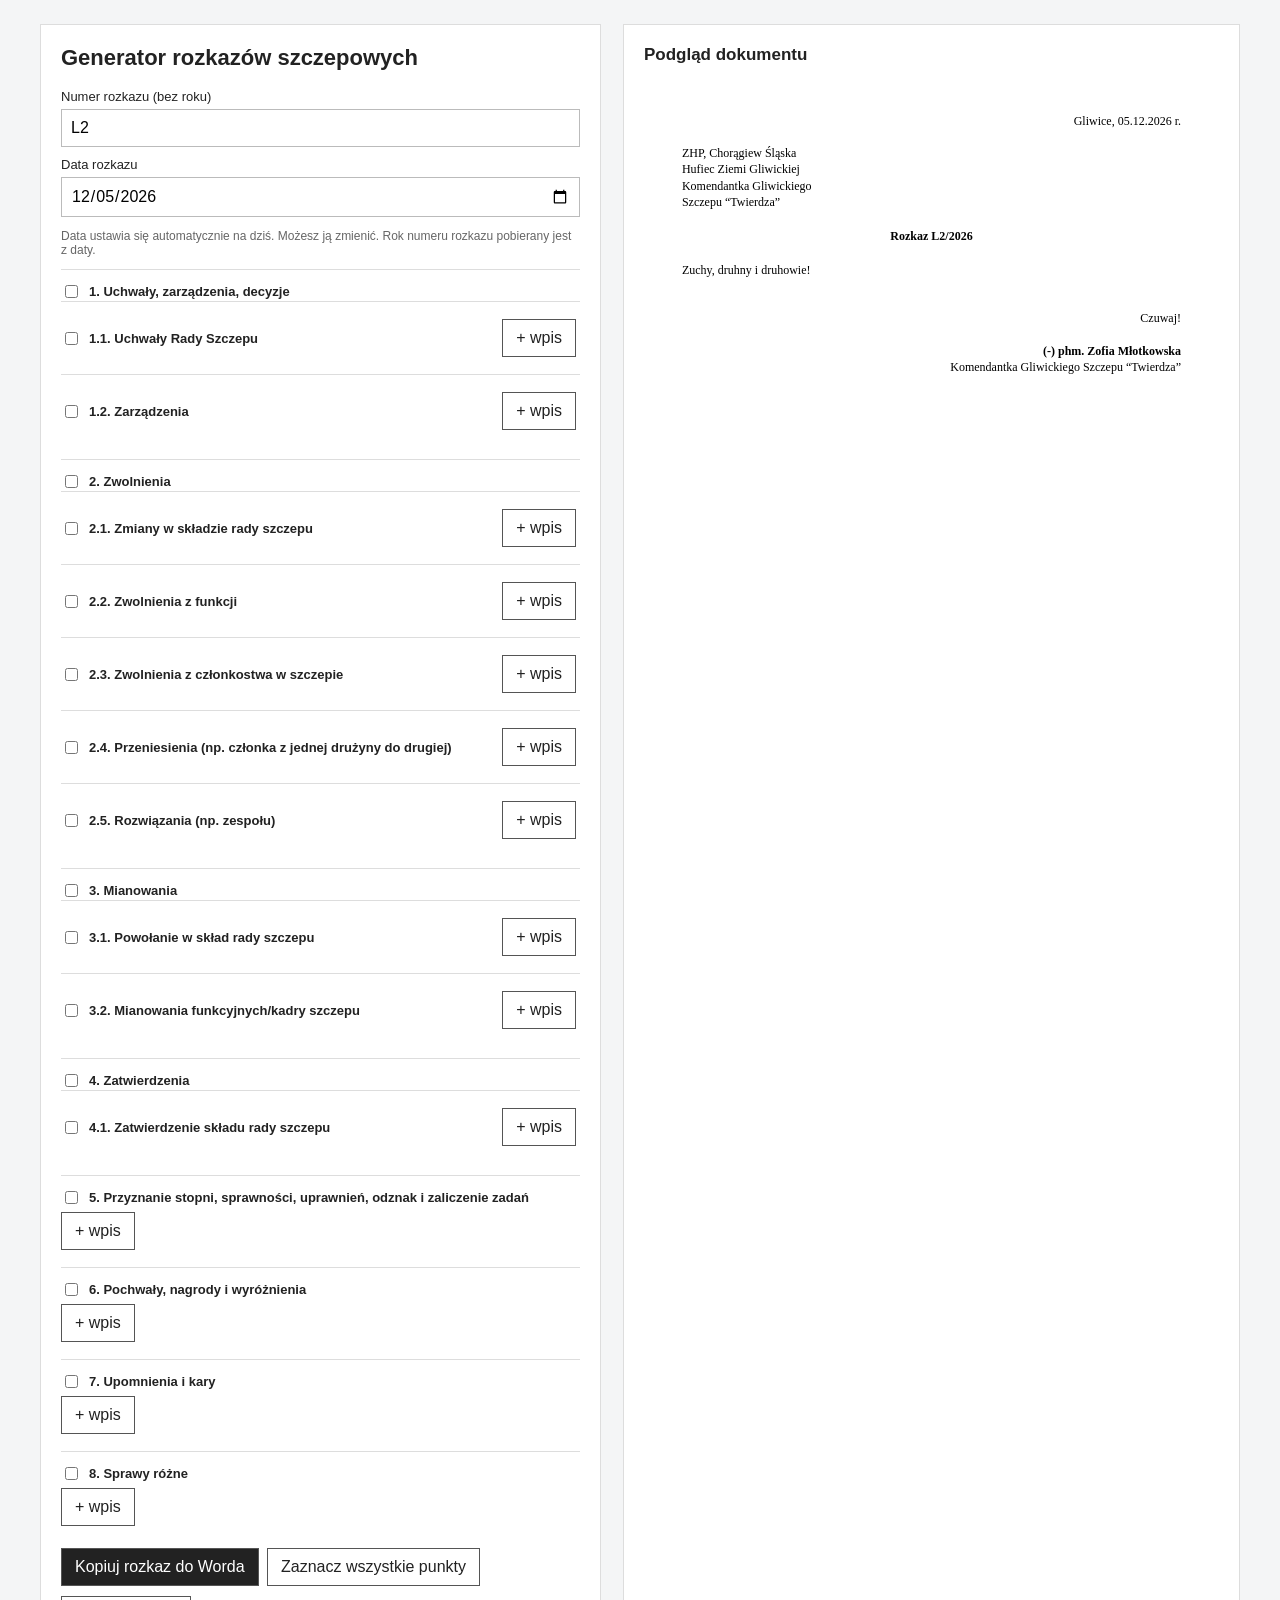
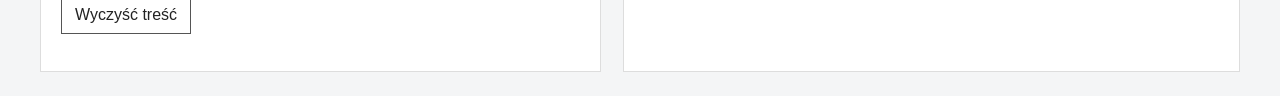
==== generator.html @ 4758d4a6 "Add generator.html for vaccination order generation" ====
<!DOCTYPE html>
<html lang="pl">
<head>
<meta charset="UTF-8">
<meta name="viewport" content="width=device-width, initial-scale=1.0">
<title>Generator rozkazów szczepowych – Twierdza</title>

<style>
:root {
    font-family: Arial, Helvetica, sans-serif;
    color: #222;
    background: #f4f5f6;
}

* {
    box-sizing: border-box;
}

body {
    margin: 0;
    padding: 24px;
}

.app {
    max-width: 1200px;
    margin: auto;
    display: grid;
    grid-template-columns: minmax(300px, 1fr) minmax(320px, 1.1fr);
    gap: 22px;
}

.panel {
    background: white;
    border: 1px solid #ddd;
    padding: 20px;
}

h1 {
    font-size: 22px;
    margin: 0 0 18px;
}

h2 {
    font-size: 17px;
    margin: 0 0 14px;
}

label {
    display: block;
    font-size: 13px;
    margin: 10px 0 5px;
}

input[type="text"],
input[type="date"],
textarea {
    width: 100%;
    padding: 9px;
    border: 1px solid #bbb;
    font: inherit;
    background: white;
}

textarea {
    min-height: 70px;
    resize: vertical;
}

button {
    border: 1px solid #555;
    background: #222;
    color: white;
    padding: 9px 13px;
    font: inherit;
    cursor: pointer;
    margin: 5px 4px 5px 0;
}

button.secondary {
    background: white;
    color: #222;
}

button.remove {
    padding: 4px 8px;
    background: white;
    color: #922;
    border-color: #c99;
}

.section {
    border-top: 1px solid #ddd;
    padding: 12px 0;
}

.sectionhead {
    display: flex;
    align-items: center;
    gap: 8px;
}

.sectionhead label {
    margin: 0;
    font-weight: bold;
    flex: 1;
}

.entry {
    border-left: 2px solid #ddd;
    padding: 8px 0 8px 12px;
    margin: 8px 0;
}

.muted {
    font-size: 12px;
    color: #666;
}

/* Podgląd i dokument do Worda */
.paper {
    font-family: "Times New Roman", serif;
    background: white;
    color: black;
    padding: 34px 38px;
    min-height: 700px;
    line-height: 1.35;
    font-size: 12px;
    white-space: normal;
}

.paper .place {
    text-align: right;
    margin-bottom: 16px;
}

.paper .masthead {
    text-align: left;
}

.paper .title {
    text-align: center;
    font-weight: bold;
    margin: 18px 0;
}

.paper .greeting {
    margin: 18px 0;
}

.paper .main-point {
    font-size: 12px;
    margin: 12px 0 5px;
    font-weight: normal;
}

.paper .sub-point {
    font-size: 12px;
    margin: 8px 0 4px 24px;
    font-weight: normal;
}

.paper p {
    font-size: 12px;
    margin: 4px 0;
}

.paper p.entry-sub {
    margin-left: 48px;
}

.paper .signature {
    text-align: right;
    margin-top: 32px;
    font-size: 12px;
}

.paper .signature strong {
    display: block;
}

@media (max-width: 800px) {
    body {
        padding: 10px;
    }

    .app {
        grid-template-columns: 1fr;
    }

    .paper {
        padding: 22px;
    }
}
</style>
</head>

<body>

<div class="app">

<section class="panel controls">
    <h1>Generator rozkazów szczepowych</h1>

    <label for="number">Numer rozkazu (bez roku)</label>
    <input id="number" type="text" value="L2" placeholder="np. L2">

    <label for="date">Data rozkazu</label>
    <input id="date" type="date">

    <p class="muted">
        Data ustawia się automatycznie na dziś. Możesz ją zmienić.
        Rok numeru rozkazu pobierany jest z daty.
    </p>

    <div id="sections"></div>

    <button id="copy">Kopiuj rozkaz do Worda</button>
    <button class="secondary" id="selectAll">Zaznacz wszystkie punkty</button>
    <button class="secondary" id="clear">Wyczyść treść</button>

    <p id="status" class="muted" aria-live="polite"></p>
</section>

<section class="panel">
    <h2>Podgląd dokumentu</h2>
    <div id="preview" class="paper"></div>
</section>

</div>

<script>
const defs = [
    {
        n: 1,
        title: "Uchwały, zarządzenia, decyzje",
        subs: [
            ["1.1", "Uchwały Rady Szczepu"],
            ["1.2", "Zarządzenia"]
        ]
    },
    {
        n: 2,
        title: "Zwolnienia",
        subs: [
            ["2.1", "Zmiany w składzie rady szczepu"],
            ["2.2", "Zwolnienia z funkcji"],
            ["2.3", "Zwolnienia z członkostwa w szczepie"],
            ["2.4", "Przeniesienia (np. członka z jednej drużyny do drugiej)"],
            ["2.5", "Rozwiązania (np. zespołu)"]
        ]
    },
    {
        n: 3,
        title: "Mianowania",
        subs: [
            ["3.1", "Powołanie w skład rady szczepu"],
            ["3.2", "Mianowania funkcyjnych/kadry szczepu"]
        ]
    },
    {
        n: 4,
        title: "Zatwierdzenia",
        subs: [
            ["4.1", "Zatwierdzenie składu rady szczepu"]
        ]
    },
    {
        n: 5,
        title: "Przyznanie stopni, sprawności, uprawnień, odznak i zaliczenie zadań",
        subs: []
    },
    {
        n: 6,
        title: "Pochwały, nagrody i wyróżnienia",
        subs: []
    },
    {
        n: 7,
        title: "Upomnienia i kary",
        subs: []
    },
    {
        n: 8,
        title: "Sprawy różne",
        subs: []
    }
];

const $ = id => document.getElementById(id);

const today = new Date();

$("date").value =
    `${today.getFullYear()}-${String(today.getMonth() + 1).padStart(2, "0")}-${String(today.getDate()).padStart(2, "0")}`;

function dateParts() {
    const d = $("date").value
        ? new Date($("date").value + "T12:00:00")
        : new Date();

    return {
        day: String(d.getDate()).padStart(2, "0"),
        month: String(d.getMonth() + 1).padStart(2, "0"),
        year: d.getFullYear()
    };
}

function addEntry(container) {
    const wrap = document.createElement("div");
    wrap.className = "entry";

    const ta = document.createElement("textarea");
    ta.placeholder = "Wpisz treść punktu…";
    ta.addEventListener("input", render);

    const rm = document.createElement("button");
    rm.type = "button";
    rm.className = "remove";
    rm.textContent = "Usuń wpis";

    rm.onclick = () => {
        wrap.remove();
        render();
    };

    wrap.append(ta, rm);
    container.append(wrap);

    render();
}

function build() {
    const root = $("sections");

    defs.forEach((d, i) => {
        const sec = document.createElement("div");
        sec.className = "section";

        const head = document.createElement("div");
        head.className = "sectionhead";

        const cb = document.createElement("input");
        cb.type = "checkbox";
        cb.id = "sec" + i;
        cb.addEventListener("change", render);

        const lab = document.createElement("label");
        lab.htmlFor = cb.id;
        lab.textContent = d.n + ". " + d.title;

        head.append(cb, lab);
        sec.append(head);

        if (d.subs.length) {
            d.subs.forEach((s, j) => {
                const sub = document.createElement("div");
                sub.className = "section";

                const sh = document.createElement("div");
                sh.className = "sectionhead";

                const scb = document.createElement("input");
                scb.type = "checkbox";
                scb.id = `sub${i}_${j}`;

                scb.addEventListener("change", () => {
                    if (scb.checked) cb.checked = true;
                    render();
                });

                const sl = document.createElement("label");
                sl.htmlFor = scb.id;
                sl.textContent = s[0] + ". " + s[1];

                const add = document.createElement("button");
                add.type = "button";
                add.className = "secondary";
                add.textContent = "+ wpis";

                const entries = document.createElement("div");
                entries.id = `entries${i}_${j}`;

                add.onclick = () => {
                    scb.checked = true;
                    cb.checked = true;
                    addEntry(entries);
                };

                sh.append(scb, sl, add);
                sub.append(sh, entries);
                sec.append(sub);
            });
        } else {
            const add = document.createElement("button");
            add.type = "button";
            add.className = "secondary";
            add.textContent = "+ wpis";

            const entries = document.createElement("div");
            entries.id = `entries${i}`;

            add.onclick = () => {
                cb.checked = true;
                addEntry(entries);
            };

            sec.append(add, entries);
        }

        root.append(sec);
    });
}

function esc(s) {
    return s.replace(/[&<>"']/g, c => ({
        "&": "&amp;",
        "<": "&lt;",
        ">": "&gt;",
        '"': "&quot;",
        "'": "&#39;"
    }[c]));
}

function render() {
    const { day, month, year } = dateParts();

    let out = `
        <div class="place">
            Gliwice, ${day}.${month}.${year} r.
        </div>

        <div class="masthead">
            ZHP, Chorągiew Śląska<br>
            Hufiec Ziemi Gliwickiej<br>
            Komendantka Gliwickiego<br>
            Szczepu “Twierdza”
        </div>

        <div class="title">
            Rozkaz ${esc($("number").value.trim() || "…")}/${year}
        </div>

        <div class="greeting">
            Zuchy, druhny i druhowie!
        </div>
    `;

    defs.forEach((d, i) => {
        const top = $("sec" + i);

        if (!top.checked) return;

        let content = "";

        if (d.subs.length) {
            d.subs.forEach((s, j) => {
                const cb = $(`sub${i}_${j}`);

                if (!cb.checked) return;

                const vals = [
                    ...$(`entries${i}_${j}`).querySelectorAll("textarea")
                ]
                    .map(x => x.value.trim())
                    .filter(Boolean);

                if (vals.length) {
                    content += `
                        <h4 class="sub-point">
                            ${s[0]}. ${esc(s[1])}
                        </h4>
                    `;

                    content += vals.map((v, k) => `
                        <p class="entry-sub">
                            ${s[0]}.${k + 1}. ${esc(v).replace(/\n/g, "<br>")}
                        </p>
                    `).join("");
                }
            });
        } else {
            const vals = [
                ...$(`entries${i}`).querySelectorAll("textarea")
            ]
                .map(x => x.value.trim())
                .filter(Boolean);

            if (vals.length) {
                content = vals.map((v, k) => `
                    <p class="entry-sub">
                        ${d.n}.${k + 1}. ${esc(v).replace(/\n/g, "<br>")}
                    </p>
                `).join("");
            }
        }

        if (content) {
            out += `
                <h4 class="main-point">
                    ${d.n}. ${esc(d.title)}
                </h4>
                ${content}
            `;
        }
    });

    out += `
        <div class="signature">
            Czuwaj!<br><br>
            <strong>(-) phm. Zofia Młotkowska</strong>
            Komendantka Gliwickiego Szczepu “Twierdza”
        </div>
    `;

    $("preview").innerHTML = out;
}

$("date").addEventListener("change", render);
$("number").addEventListener("input", render);

$("selectAll").onclick = () => {
    document.querySelectorAll('#sections input[type="checkbox"]')
        .forEach(x => x.checked = true);

    render();
};

$("clear").onclick = () => {
    document.querySelectorAll('#sections input[type="checkbox"]')
        .forEach(x => x.checked = false);

    document.querySelectorAll("#sections textarea")
        .forEach(x => x.value = "");

    render();

    $("status").textContent = "Wyczyszczono treść.";
};

$("copy").onclick = async () => {
    const node = $("preview");

    try {
        const html = node.innerHTML;

        if (navigator.clipboard && window.ClipboardItem) {
            await navigator.clipboard.write([
                new ClipboardItem({
                    "text/html": new Blob([html], {
                        type: "text/html"
                    }),
                    "text/plain": new Blob([node.innerText], {
                        type: "text/plain"
                    })
                })
            ]);
        } else {
            const range = document.createRange();
            range.selectNodeContents(node);

            const sel = window.getSelection();
            sel.removeAllRanges();
            sel.addRange(range);

            document.execCommand("copy");
            sel.removeAllRanges();
        }

        $("status").textContent =
            "Skopiowano. Wklej do Worda skrótem Ctrl+V lub Cmd+V.";

    } catch (e) {
        $("status").textContent =
            "Nie udało się skopiować automatycznie. Zaznacz tekst podglądu i skopiuj ręcznie.";
    }
};

build();
render();
</script>

</body>
</html>
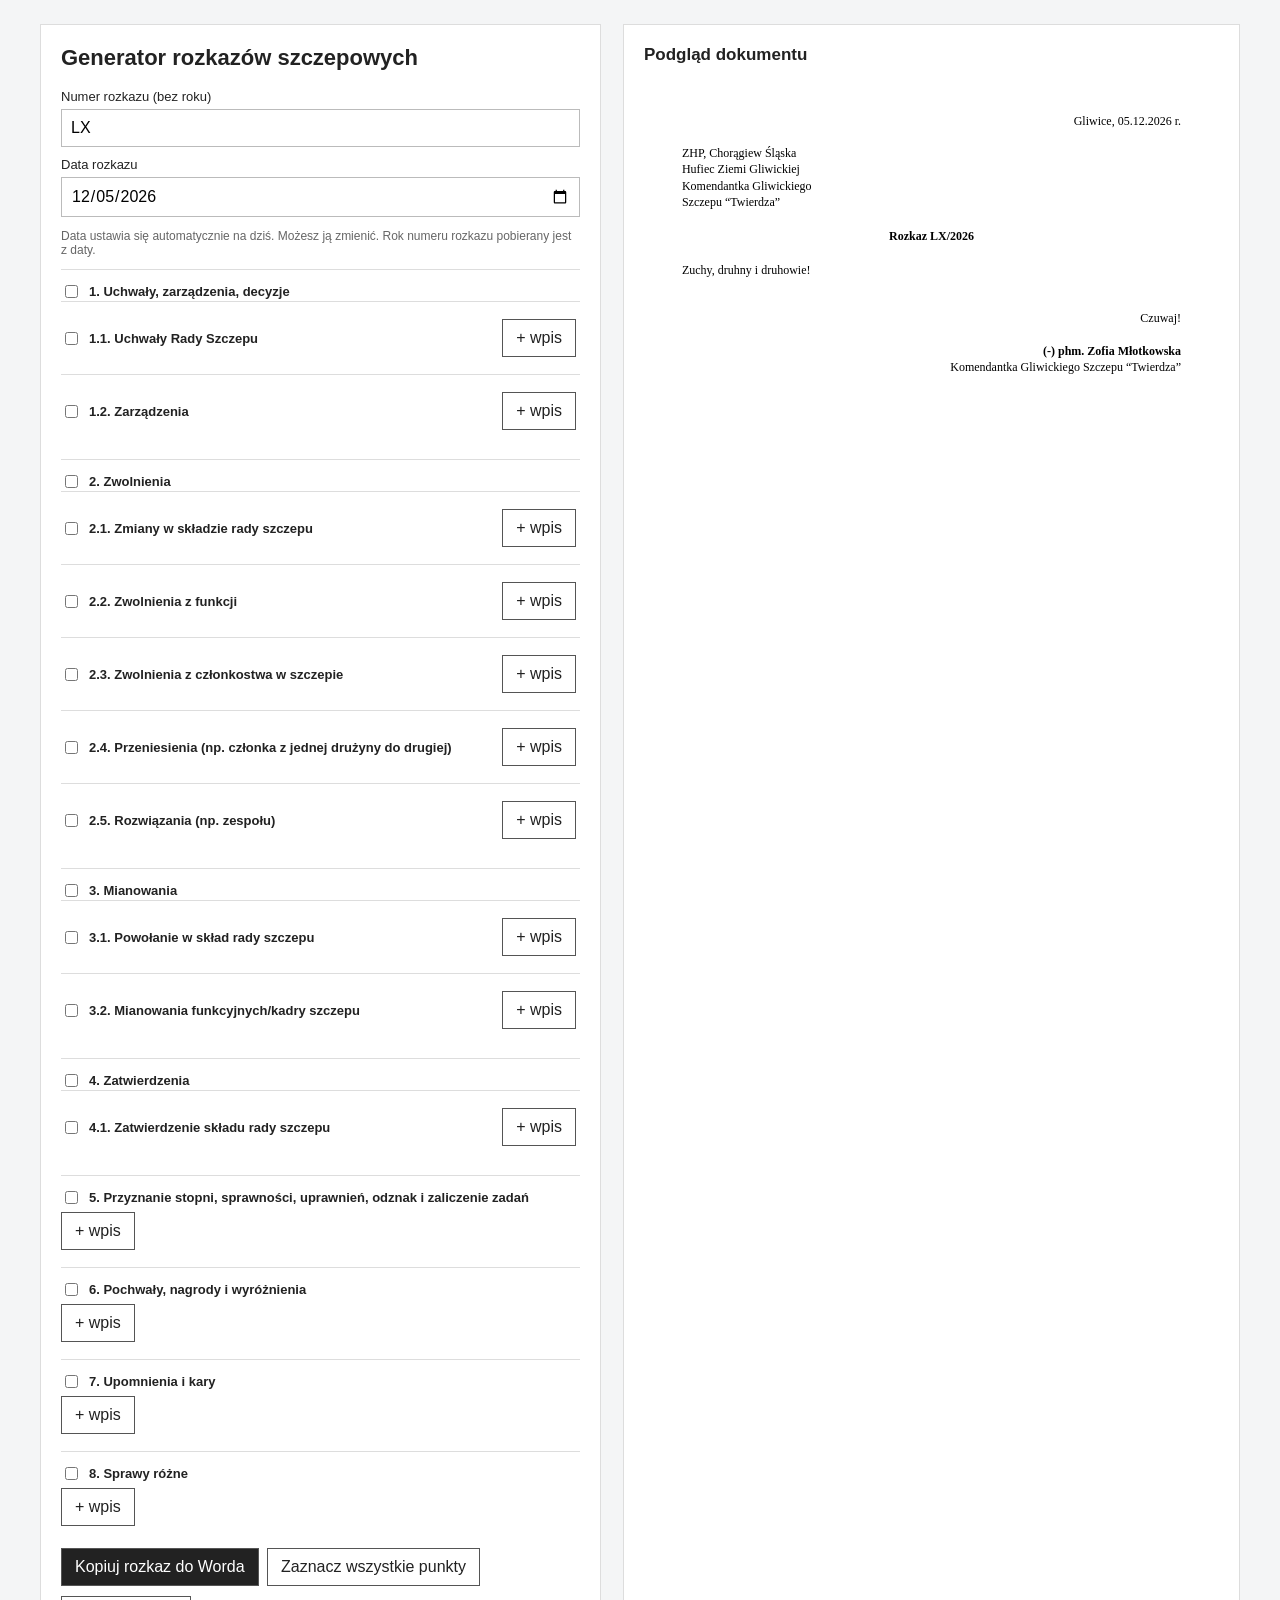
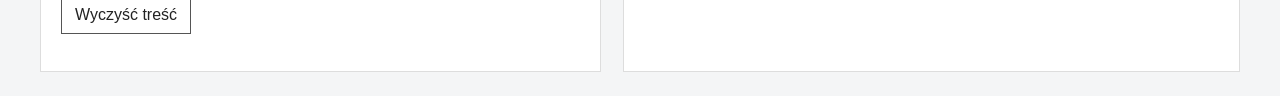
==== commit 6b60c2e9: "Change default value of command number input" ====
--- a/generator.html
+++ b/generator.html
@@ -202,7 +202,7 @@
     <h1>Generator rozkazów szczepowych</h1>
 
     <label for="number">Numer rozkazu (bez roku)</label>
-    <input id="number" type="text" value="L2" placeholder="np. L2">
+    <input id="number" type="text" value="LX" placeholder="np. L2">
 
     <label for="date">Data rozkazu</label>
     <input id="date" type="date">
